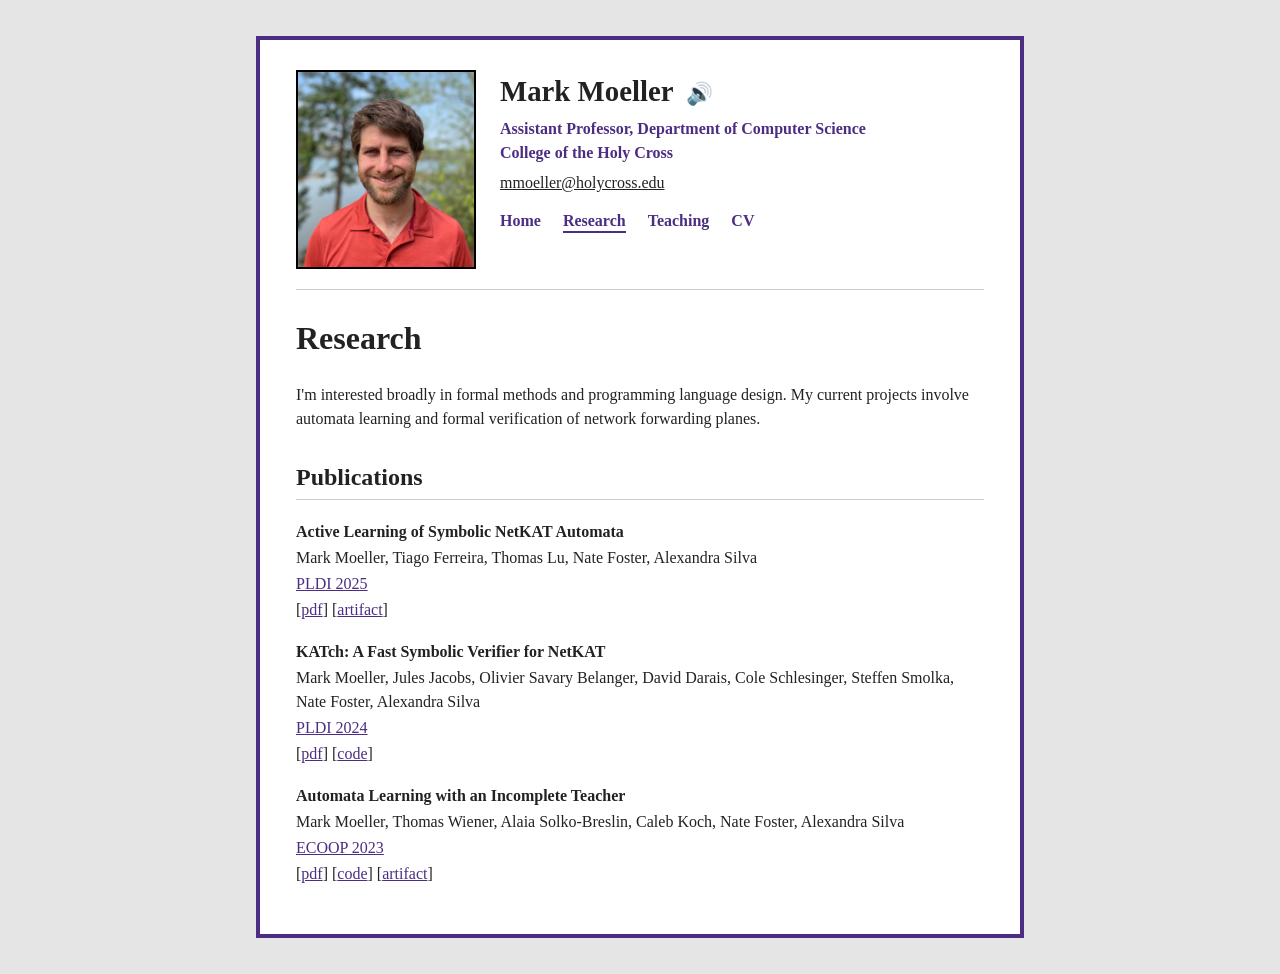
==== research.html @ 38c112e1 "Start HC update" ====
<!DOCTYPE html>
<html lang="en">
<head>
    <meta charset="utf-8">
    <title>Mark Moeller — Research</title>
    <link rel="stylesheet" href="style.css">
</head>
<body>
<audio id="name-audio" src="../markmoeller.mp3"></audio>
<div class="page">
    <header class="header">
        <img class="portrait" src="../img/mark.png" alt="Photo of Mark Moeller">
        <div class="header-text">
            <h1>Mark Moeller
                <button class="speak-button" onclick="document.getElementById('name-audio').play()" aria-label="Hear name pronounced">🔊</button>
            </h1>
            <p class="title">Assistant Professor, Department of Computer Science<br>College of the Holy Cross</p>
            <p class="contact"><a href="mailto:mmoeller@holycross.edu">mmoeller@holycross.edu</a></p>
            <nav class="site-nav">
                <a href="index.html">Home</a>
                <a href="research.html" class="active">Research</a>
                <a href="teaching.html">Teaching</a>
                <a href="cv.html">CV</a>
            </nav>
        </div>
    </header>
    <main>
        <h1>Research</h1>
        <p>
        I'm interested broadly in formal methods and programming language design.
        My current projects involve automata learning and formal verification of
        network forwarding planes.
        </p>

        <h2>Publications</h2>

        <div class="pub">
            <p class="pub-title">Active Learning of Symbolic NetKAT Automata</p>
            <p class="pub-authors">Mark Moeller, Tiago Ferreira, Thomas Lu, Nate Foster, Alexandra Silva</p>
            <p class="pub-venue"><a href="https://pldi25.sigplan.org/">PLDI 2025</a></p>
            <p class="pub-links">[<a href="../pdf/nkl.pdf">pdf</a>] [<a href="https://zenodo.org/records/15230071">artifact</a>]</p>
        </div>

        <div class="pub">
            <p class="pub-title">KATch: A Fast Symbolic Verifier for NetKAT</p>
            <p class="pub-authors">Mark Moeller, Jules Jacobs, Olivier Savary Belanger, David Darais, Cole Schlesinger, Steffen Smolka, Nate Foster, Alexandra Silva</p>
            <p class="pub-venue"><a href="https://pldi24.sigplan.org/">PLDI 2024</a></p>
            <p class="pub-links">[<a href="../pdf/katch.pdf">pdf</a>] [<a href="https://github.com/cornell-netlab/KATch">code</a>]</p>
        </div>

        <div class="pub">
            <p class="pub-title">Automata Learning with an Incomplete Teacher</p>
            <p class="pub-authors">Mark Moeller, Thomas Wiener, Alaia Solko-Breslin, Caleb Koch, Nate Foster, Alexandra Silva</p>
            <p class="pub-venue"><a href="https://conf.researchr.org/home/ecoop-2023">ECOOP 2023</a></p>
            <p class="pub-links">[<a href="../pdf/lstarblanks.pdf">pdf</a>] [<a href="https://github.com/cornell-pl/nerode-public">code</a>] [<a href="https://drops.dagstuhl.de/opus/volltexte/2023/18261">artifact</a>]</p>
        </div>
    </main>
</div>
</body>
</html>
---- style.css ----
:root {
  --purple: #4B2E83;
  --bg: #e5e5e5;
  --card-bg: #ffffff;
}

* { box-sizing: border-box; }

body {
  margin: 0;
  padding: 40px 20px;
  background-color: var(--bg);
  font-family: Georgia, "Times New Roman", Times, serif;
  color: #222;
  line-height: 1.5;
}

.page {
  max-width: 760px;
  margin: 0 auto;
  background-color: var(--card-bg);
  box-shadow: 0 0 0 4px var(--purple);
  padding: 30px 36px;
}

.header {
  display: flex;
  gap: 24px;
  border-bottom: 1px solid #ccc;
  padding-bottom: 20px;
  margin-bottom: 24px;
}

.portrait {
  width: 180px;
  height: auto;
  border: 2px solid #000;
}

.header-text h1 { margin: 0 0 4px 0; font-size: 1.8em; color: #222; }

.speak-button {
  border: none;
  background: none;
  cursor: pointer;
  font-size: .75em;
  vertical-align: middle;
}

.title { margin: 0 0 6px 0; font-weight: bold; color: var(--purple); }
.contact { margin: 0 0 14px 0; }
.contact a { color: #222; }

.site-nav a {
  margin-right: 18px;
  color: var(--purple);
  text-decoration: none;
  font-weight: bold;
  border-bottom: 2px solid transparent;
  padding-bottom: 2px;
}

.site-nav a:hover,
.site-nav a.active { border-bottom-color: var(--purple); }

h1, h2 { color: #222; }
h2 { border-bottom: 1px solid #ccc; padding-bottom: 4px; margin-top: 28px; }

a { color: var(--purple); }

.pub { margin-bottom: 18px; }
.pub-title { font-weight: bold; margin: 0 0 2px 0; }
.pub-authors, .pub-venue, .pub-links { margin: 2px 0; }

.note { font-style: italic; color: #555; }

ul.teaching-list { padding-left: 20px; }
ul.teaching-list ul { margin-top: 4px; }
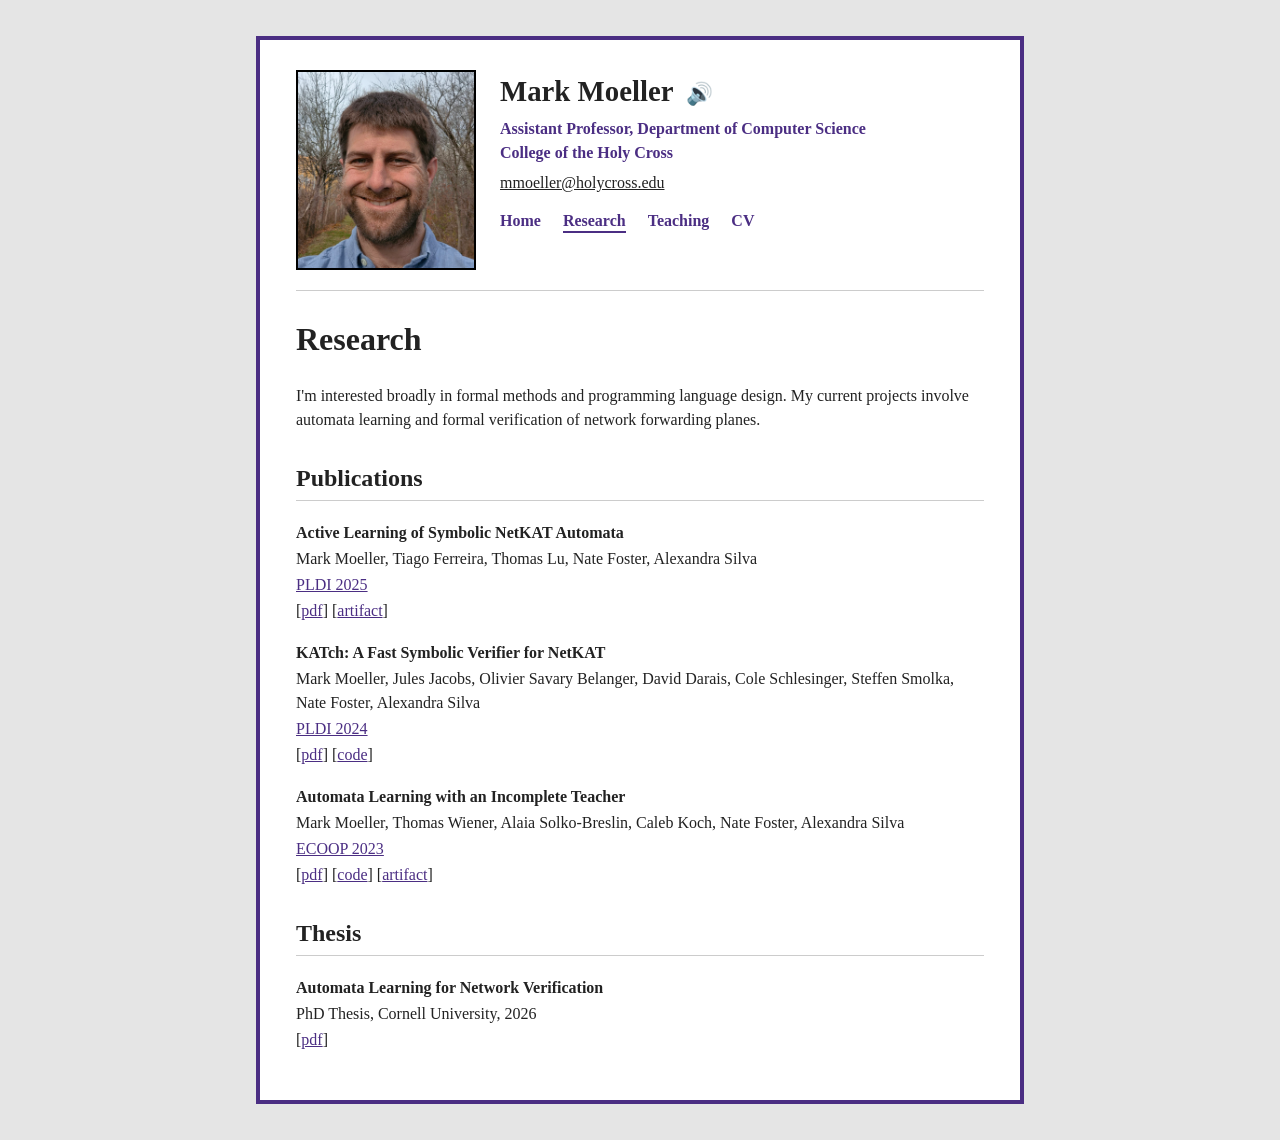
==== commit d3b8464c: "-> Holy Cross" ====
--- a/research.html
+++ b/research.html
@@ -2,14 +2,15 @@
 <html lang="en">
 <head>
     <meta charset="utf-8">
+    <meta name="viewport" content="width=device-width, initial-scale=1">
     <title>Mark Moeller — Research</title>
     <link rel="stylesheet" href="style.css">
 </head>
 <body>
-<audio id="name-audio" src="../markmoeller.mp3"></audio>
+<audio id="name-audio" src="markmoeller.mp3"></audio>
 <div class="page">
     <header class="header">
-        <img class="portrait" src="../img/mark.png" alt="Photo of Mark Moeller">
+        <img class="portrait" src="img/markmoeller-rectrail.jpg" alt="Photo of Mark Moeller">
         <div class="header-text">
             <h1>Mark Moeller
                 <button class="speak-button" onclick="document.getElementById('name-audio').play()" aria-label="Hear name pronounced">🔊</button>
@@ -18,9 +19,9 @@
             <p class="contact"><a href="mailto:mmoeller@holycross.edu">mmoeller@holycross.edu</a></p>
             <nav class="site-nav">
                 <a href="index.html">Home</a>
-                <a href="research.html" class="active">Research</a>
+                <a href="research.html" class="active" aria-current="page">Research</a>
                 <a href="teaching.html">Teaching</a>
-                <a href="cv.html">CV</a>
+                <a href="pdf/cv.pdf" target="_blank" rel="noopener">CV</a>
             </nav>
         </div>
     </header>
@@ -38,21 +39,29 @@
             <p class="pub-title">Active Learning of Symbolic NetKAT Automata</p>
             <p class="pub-authors">Mark Moeller, Tiago Ferreira, Thomas Lu, Nate Foster, Alexandra Silva</p>
             <p class="pub-venue"><a href="https://pldi25.sigplan.org/">PLDI 2025</a></p>
-            <p class="pub-links">[<a href="../pdf/nkl.pdf">pdf</a>] [<a href="https://zenodo.org/records/15230071">artifact</a>]</p>
+            <p class="pub-links">[<a href="pdf/nkl.pdf" target="_blank" rel="noopener">pdf</a>] [<a href="https://zenodo.org/records/15230071">artifact</a>]</p>
         </div>
 
         <div class="pub">
             <p class="pub-title">KATch: A Fast Symbolic Verifier for NetKAT</p>
             <p class="pub-authors">Mark Moeller, Jules Jacobs, Olivier Savary Belanger, David Darais, Cole Schlesinger, Steffen Smolka, Nate Foster, Alexandra Silva</p>
             <p class="pub-venue"><a href="https://pldi24.sigplan.org/">PLDI 2024</a></p>
-            <p class="pub-links">[<a href="../pdf/katch.pdf">pdf</a>] [<a href="https://github.com/cornell-netlab/KATch">code</a>]</p>
+            <p class="pub-links">[<a href="pdf/katch.pdf" target="_blank" rel="noopener">pdf</a>] [<a href="https://github.com/cornell-netlab/KATch">code</a>]</p>
         </div>
 
         <div class="pub">
             <p class="pub-title">Automata Learning with an Incomplete Teacher</p>
             <p class="pub-authors">Mark Moeller, Thomas Wiener, Alaia Solko-Breslin, Caleb Koch, Nate Foster, Alexandra Silva</p>
             <p class="pub-venue"><a href="https://conf.researchr.org/home/ecoop-2023">ECOOP 2023</a></p>
-            <p class="pub-links">[<a href="../pdf/lstarblanks.pdf">pdf</a>] [<a href="https://github.com/cornell-pl/nerode-public">code</a>] [<a href="https://drops.dagstuhl.de/opus/volltexte/2023/18261">artifact</a>]</p>
+            <p class="pub-links">[<a href="pdf/lstarblanks.pdf" target="_blank" rel="noopener">pdf</a>] [<a href="https://github.com/cornell-pl/nerode-public">code</a>] [<a href="https://drops.dagstuhl.de/opus/volltexte/2023/18261">artifact</a>]</p>
+        </div>
+
+        <h2>Thesis</h2>
+
+        <div class="pub">
+            <p class="pub-title">Automata Learning for Network Verification</p>
+            <p class="pub-venue">PhD Thesis, Cornell University, 2026</p>
+            <p class="pub-links">[<a href="pdf/thesis.pdf" target="_blank" rel="noopener">pdf</a>]</p>
         </div>
     </main>
 </div>
--- a/style.css
+++ b/style.css
@@ -33,7 +33,8 @@
 
 .portrait {
   width: 180px;
-  height: auto;
+  height: 200px;
+  object-fit: cover;
   border: 2px solid #000;
 }
 
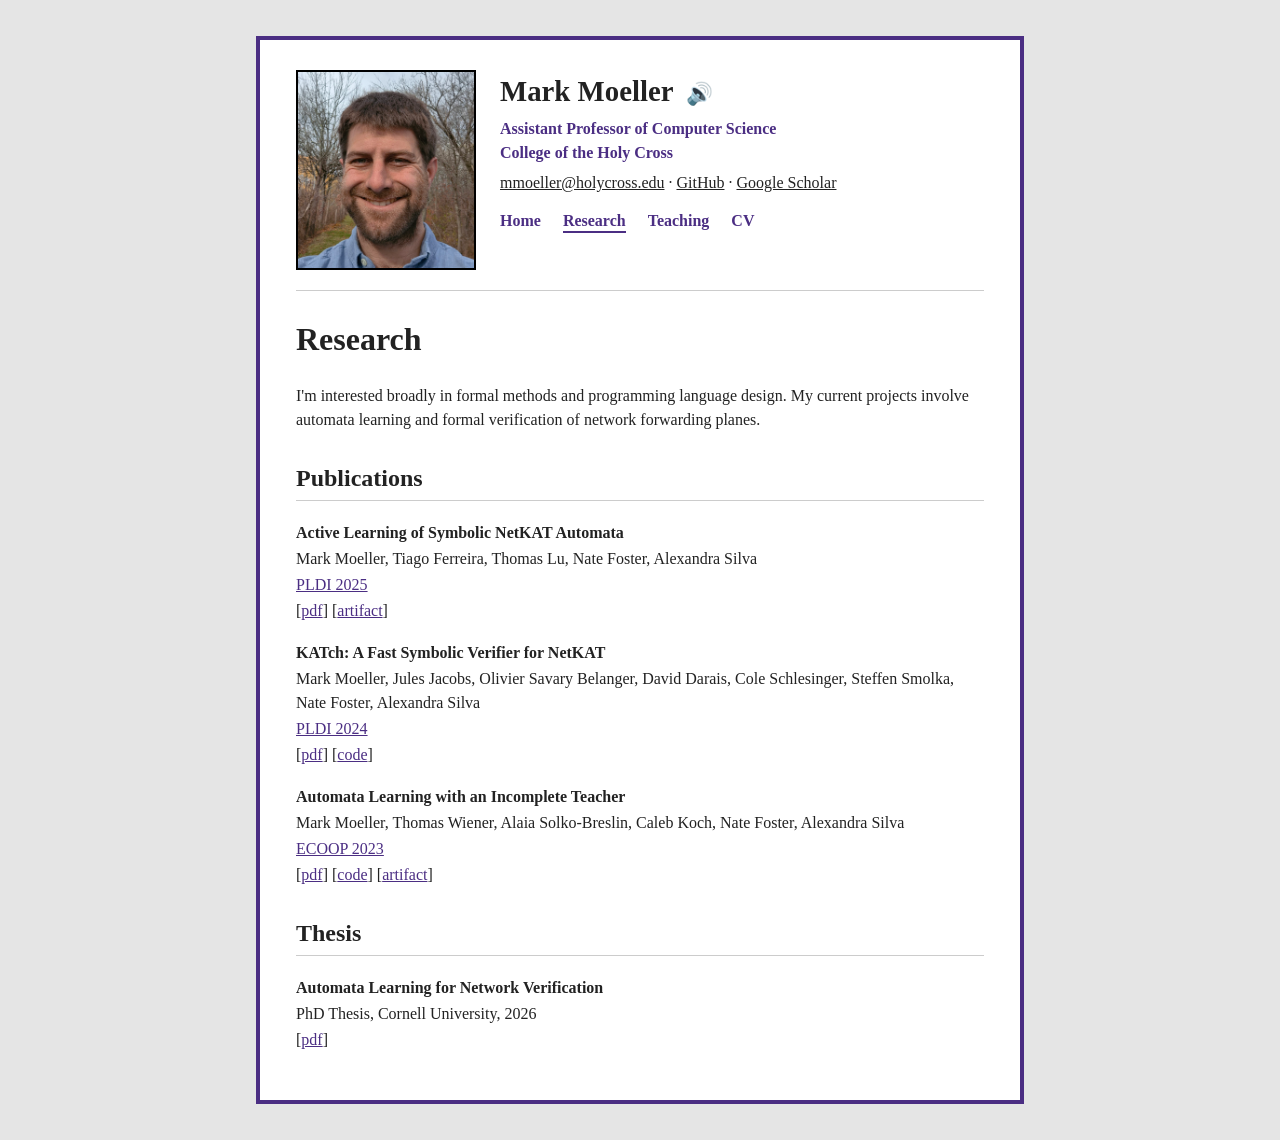
==== commit 19d6ca40: "Website updates" ====
--- a/research.html
+++ b/research.html
@@ -15,8 +15,12 @@
             <h1>Mark Moeller
                 <button class="speak-button" onclick="document.getElementById('name-audio').play()" aria-label="Hear name pronounced">🔊</button>
             </h1>
-            <p class="title">Assistant Professor, Department of Computer Science<br>College of the Holy Cross</p>
-            <p class="contact"><a href="mailto:mmoeller@holycross.edu">mmoeller@holycross.edu</a></p>
+            <p class="title">Assistant Professor of Computer Science<br>College of the Holy Cross</p>
+            <p class="contact">
+                <a href="mailto:mmoeller@holycross.edu">mmoeller@holycross.edu</a>
+                &middot; <a href="https://github.com/mdmoeller" target="_blank" rel="noopener">GitHub</a>
+                &middot; <a href="https://scholar.google.com/citations?user=9KvinzYAAAAJ" target="_blank" rel="noopener">Google Scholar</a>
+            </p>
             <nav class="site-nav">
                 <a href="index.html">Home</a>
                 <a href="research.html" class="active" aria-current="page">Research</a>
--- a/style.css
+++ b/style.css
@@ -13,6 +13,7 @@
   font-family: Georgia, "Times New Roman", Times, serif;
   color: #222;
   line-height: 1.5;
+  overflow-wrap: break-word;
 }
 
 .page {
@@ -77,3 +78,20 @@
 
 ul.teaching-list { padding-left: 20px; }
 ul.teaching-list ul { margin-top: 4px; }
+
+@media (max-width: 600px) {
+  body { padding: 20px 12px; }
+
+  .page { padding: 20px 18px; }
+
+  .header {
+    flex-direction: column;
+    align-items: center;
+    text-align: center;
+    gap: 12px;
+  }
+
+  .portrait { width: 140px; height: 156px; }
+
+  .site-nav a { margin: 0 9px; display: inline-block; }
+}
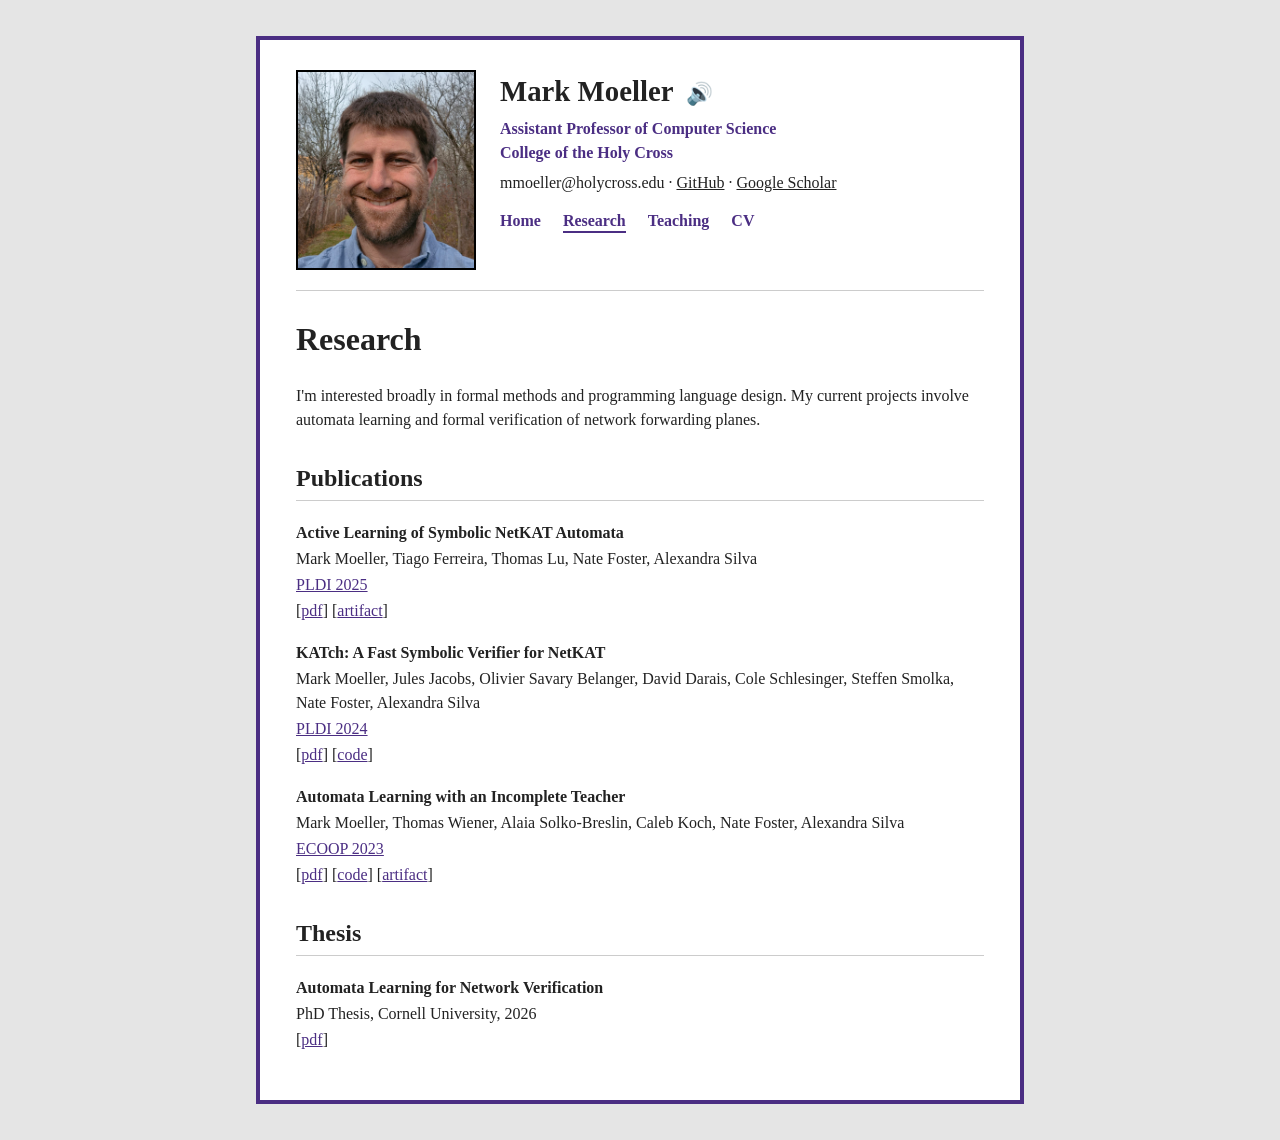
==== commit 0877f240: "Remove mail-to" ====
--- a/research.html
+++ b/research.html
@@ -17,7 +17,7 @@
             </h1>
             <p class="title">Assistant Professor of Computer Science<br>College of the Holy Cross</p>
             <p class="contact">
-                <a href="mailto:mmoeller@holycross.edu">mmoeller@holycross.edu</a>
+                mmoeller@holycross.edu
                 &middot; <a href="https://github.com/mdmoeller" target="_blank" rel="noopener">GitHub</a>
                 &middot; <a href="https://scholar.google.com/citations?user=9KvinzYAAAAJ" target="_blank" rel="noopener">Google Scholar</a>
             </p>
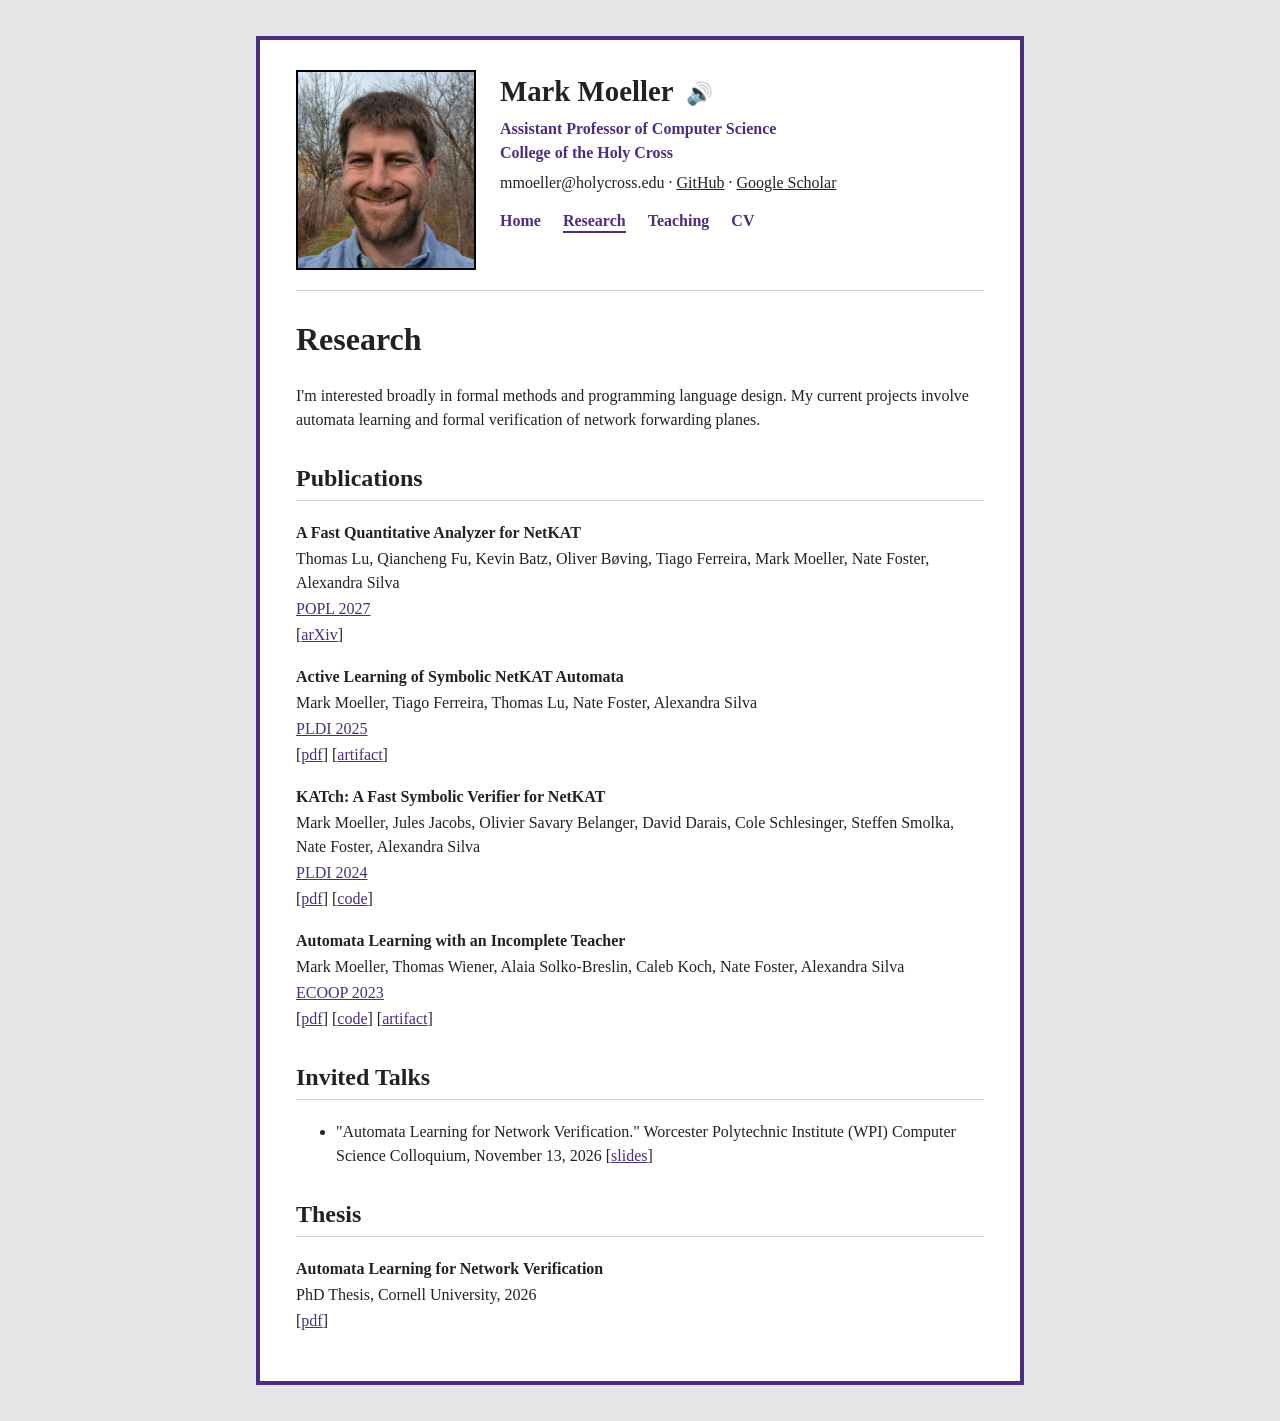
==== commit c67ac58c: "Updates" ====
--- a/research.html
+++ b/research.html
@@ -40,6 +40,13 @@
         <h2>Publications</h2>
 
         <div class="pub">
+            <p class="pub-title">A Fast Quantitative Analyzer for NetKAT</p>
+            <p class="pub-authors">Thomas Lu, Qiancheng Fu, Kevin Batz, Oliver Bøving, Tiago Ferreira, Mark Moeller, Nate Foster, Alexandra Silva</p>
+            <p class="pub-venue"><a href="https://popl27.sigplan.org/">POPL 2027</a></p>
+            <p class="pub-links">[<a href="https://arxiv.org/abs/2607.14420" target="_blank" rel="noopener">arXiv</a>]</p>
+        </div>
+
+        <div class="pub">
             <p class="pub-title">Active Learning of Symbolic NetKAT Automata</p>
             <p class="pub-authors">Mark Moeller, Tiago Ferreira, Thomas Lu, Nate Foster, Alexandra Silva</p>
             <p class="pub-venue"><a href="https://pldi25.sigplan.org/">PLDI 2025</a></p>
@@ -60,6 +67,12 @@
             <p class="pub-links">[<a href="pdf/lstarblanks.pdf" target="_blank" rel="noopener">pdf</a>] [<a href="https://github.com/cornell-pl/nerode-public">code</a>] [<a href="https://drops.dagstuhl.de/opus/volltexte/2023/18261">artifact</a>]</p>
         </div>
 
+        <h2>Invited Talks</h2>
+
+        <ul>
+            <li>"Automata Learning for Network Verification." Worcester Polytechnic Institute (WPI) Computer Science Colloquium, November 13, 2026 [<a href="pdf/wpi-nov-2026.pdf" target="_blank" rel="noopener">slides</a>]</li>
+        </ul>
+
         <h2>Thesis</h2>
 
         <div class="pub">
